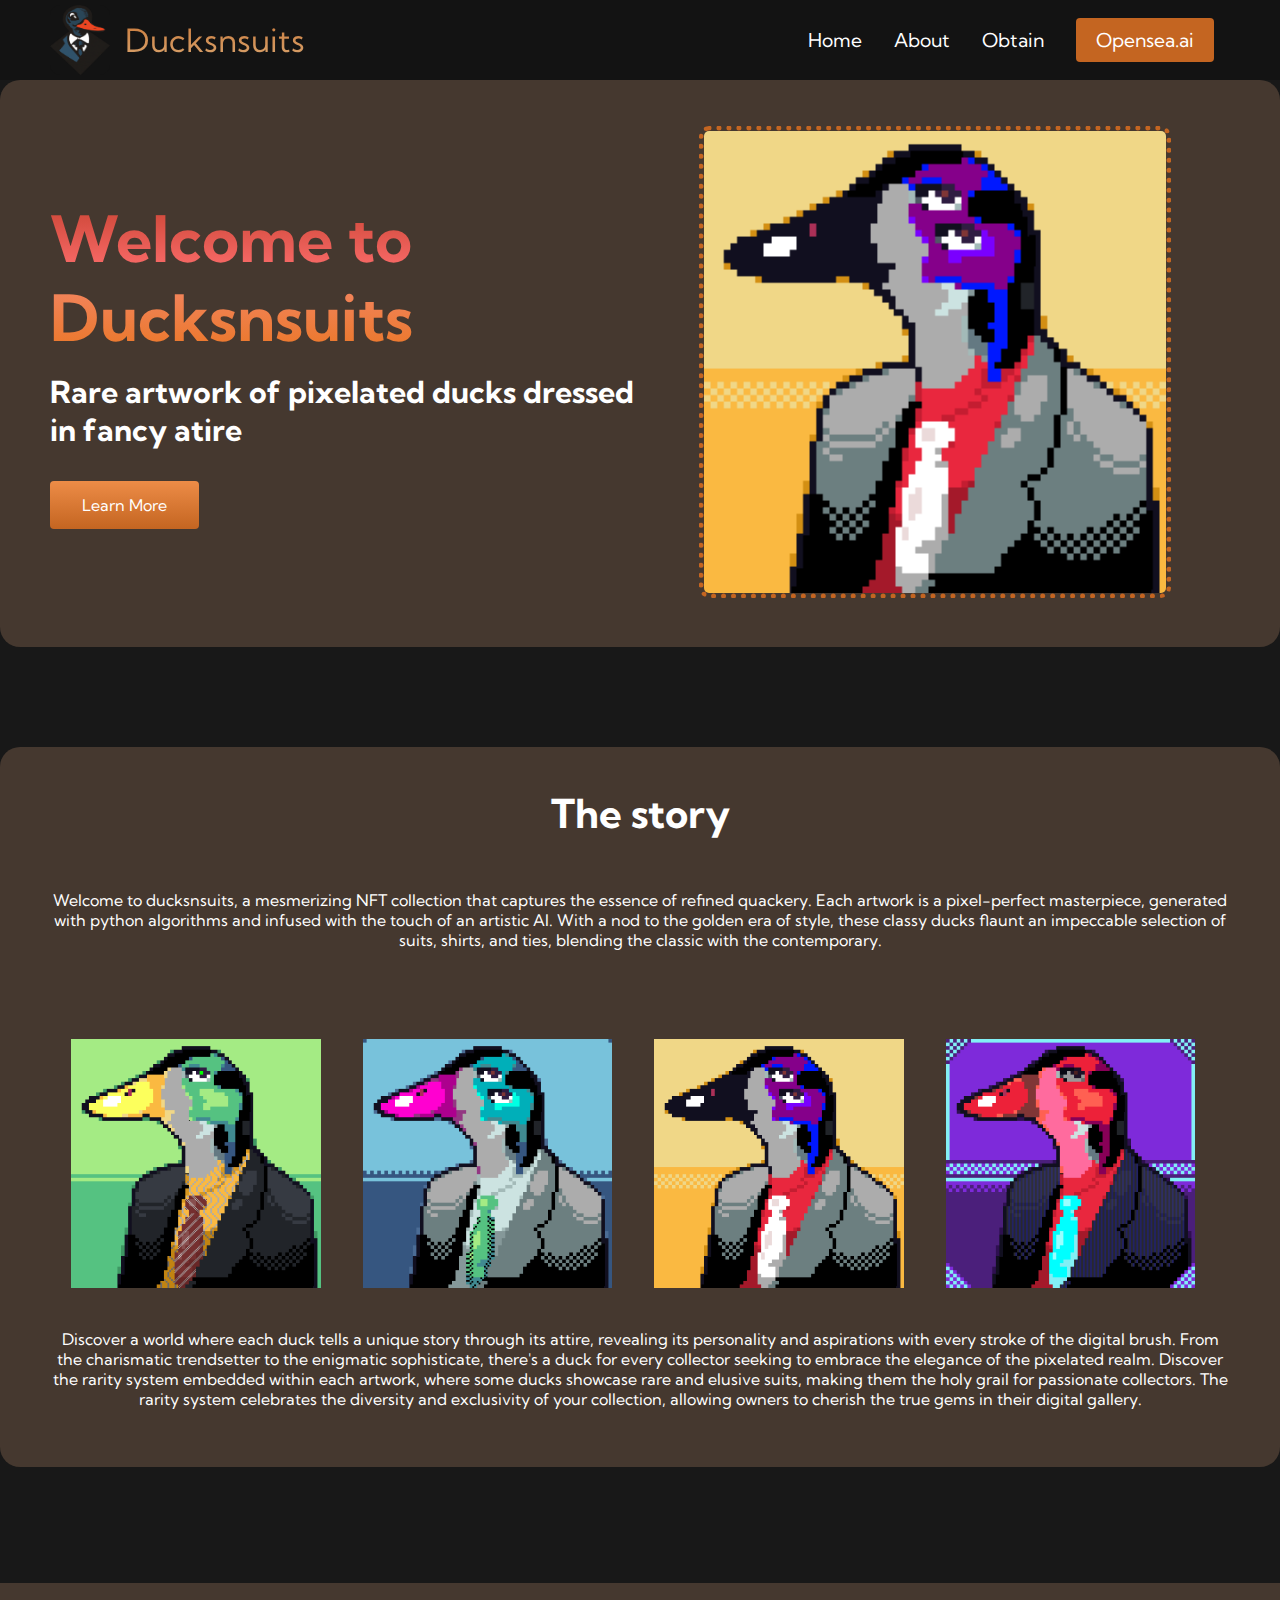
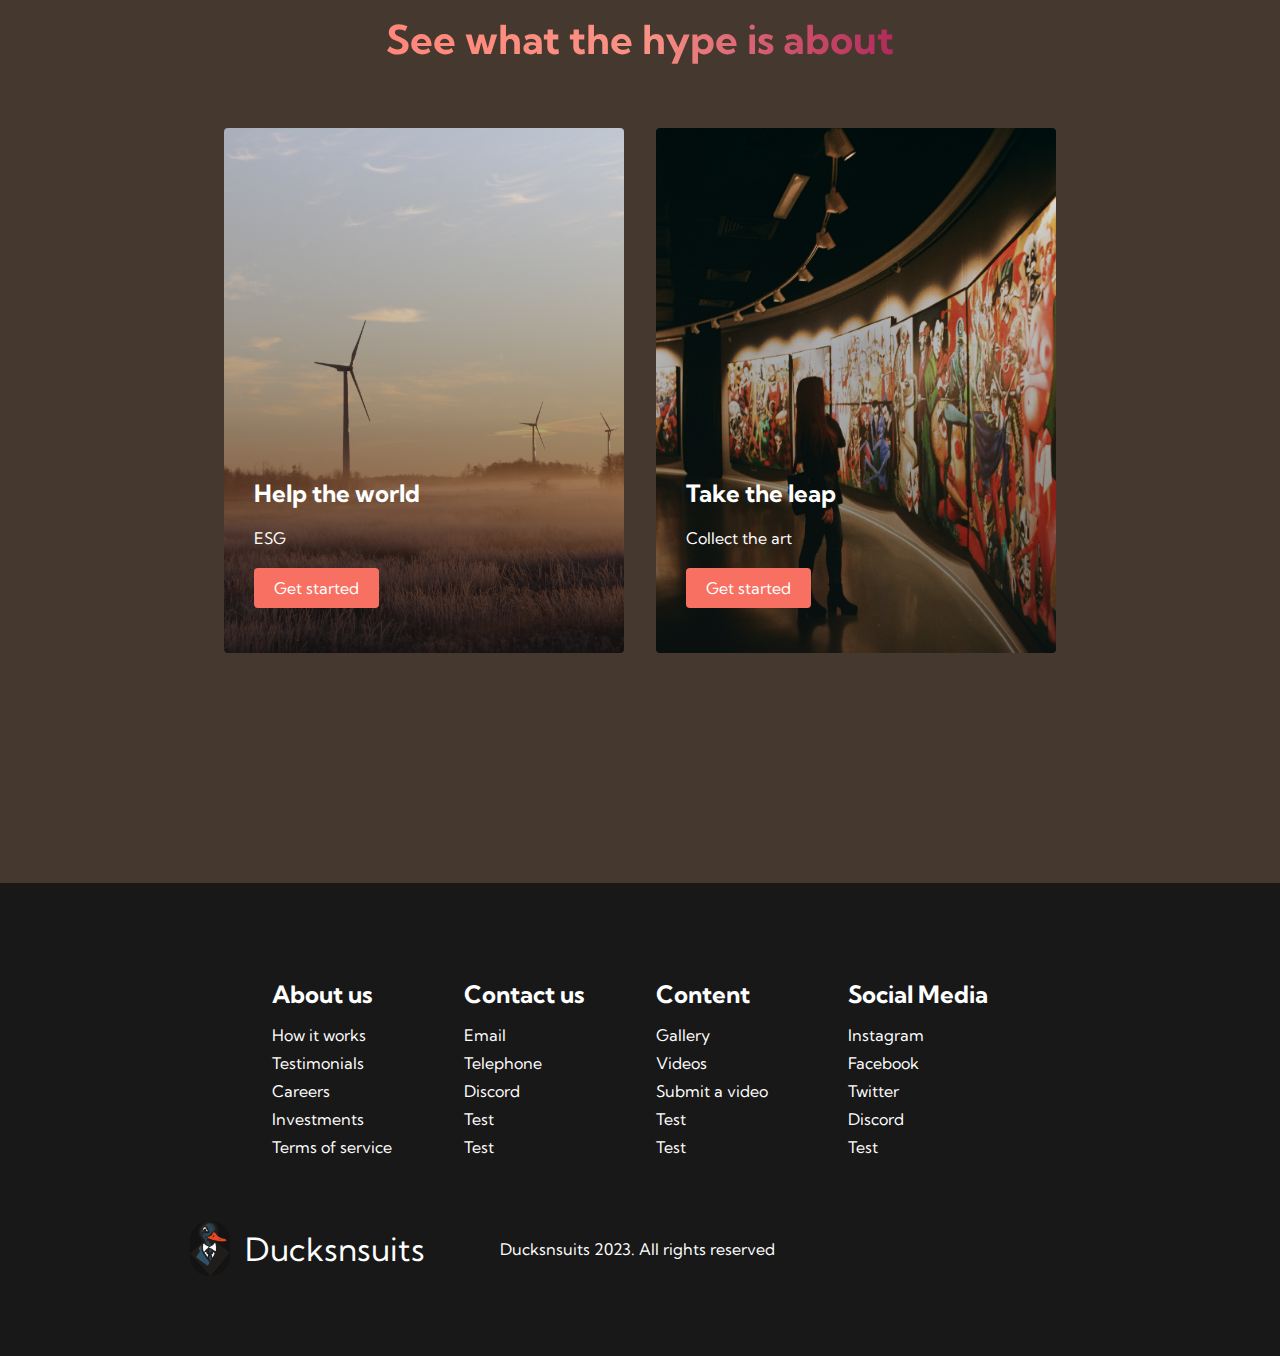
==== index.html @ a3a6890d "Add files via upload" ====
<!DOCTYPE html>

<html lang="en">
<head>
	<meta charset="UTF-8">
	<meta name="viewport" content="width=device-width, initial-scale=1.0">
    <title> Ducksnsuits </title>
    <link rel="stylesheet" href="app.css">
    <script src="Scripts/Aesthetic.js"></script>
    <link rel="Jsheet" href="Scripts/Login.js">
    <link rel="preconnect" href="https://fonts.googleapis.com"> 
    <link rel="preconnect" href="https://fonts.gstatic.com" crossorigin> 
    <link href="https://fonts.googleapis.com/css2?family=Kumbh+Sans:wght@400;500&display=swap" rel="stylesheet">
    <link href="/fontawesome-free-6.4.0-web/css/fontawesome.css" rel="stylesheet">
    <link href="/fontawesome-free-6.4.0-web/css/brands.css" rel="stylesheet">
    <link href="/fontawesome-free-6.4.0-web/css/solid.css" rel="stylesheet">

</head>

<body>
    <nav class = "navbar">
        <div class = "navbar__container">
            <a href="#" id = "navbar__logo"> <img src="Pictures/iconlogo.PNG" alt="Ducksnsuits"> Ducksnsuits </a>
            <div class="navbar__toggle" id="mobile-menu">
                <span class="bar"></span><span class="bar"></span>
                <span class="bar"></span>
            </div>
            <ul class="navbar__menu">
                <li class="navbar__item">
                    <a href="index copy.html" class="navbar__links"> Home </a>
                </li>
                <li class="navbar__item">
                    <a href="/about.html" class="navbar__links"> About </a>
                </li>
                <li class="navbar__item">
                    <a href="/obtain.html" class="navbar__links"> Obtain </a>
                </li>
                <li class="navbar__btn">
                    <a href="/" class="button"> Opensea.ai </a>
                </li>
            </ul>
        </div>
    </nav>

    <script src = "Aesthetic.js"></script>

     <!-- Hero Section -->
	<div class="main">
        <div class="main__container">
            <div class="main__content">
                <!-- Main title -->
	            <h1>Welcome to</h1>
                <!-- Sub-titles -->
	            <h2> Ducksnsuits</h2>
                <p>Rare artwork of pixelated ducks dressed in fancy atire</p>
                <button class="main__btn"><a href="/About.html">Learn More</a></button>
            </div>
            <div class="main__img--container">
                <img class = "Artwork"src="Pictures/duck46 copy.png" alt="Artwork 3"/>
            </div>
        </div>
    </div>

    <!-- Intro Section-->
    <div class="introduction">
        <div class="intro__container">
        <h1>The story</h1>

        <p> Welcome to ducksnsuits, a mesmerizing NFT collection that captures the essence of refined quackery. Each artwork is a pixel-perfect masterpiece, generated with python algorithms and infused with the touch of an artistic AI. With a nod to the golden era of style, these classy ducks flaunt an impeccable selection of suits, shirts, and ties, blending the classic with the contemporary.</p>
        <div class="img__container">
            <img 
            class = "ducks"
            src="Pictures/duck28 copy.png"
            alt="Artwork 1"
            />

		    <img
            class="ducks"
            src="Pictures/duck48 copy.png" 
            alt="Artwork 2"
            />

		    <img
            class = "ducks"
            src="Pictures/duck46 copy.png" 
            alt="Artwork 3"
            />
            <img 
            class="ducks"
            src="Pictures/duck11 copy.png" 
            alt="Artwork 4"
            />
        </div>
         <p>Discover a world where each duck tells a unique story through its attire, revealing its personality and aspirations with every stroke of the digital brush. From the charismatic trendsetter to the enigmatic sophisticate, there's a duck for every collector seeking to embrace the elegance of the pixelated realm. Discover the rarity system embedded within each artwork, where some ducks showcase rare and elusive suits, making them the holy grail for passionate collectors. The rarity system celebrates the diversity and exclusivity of your collection, allowing owners to cherish the true gems in their digital gallery.</p>

        </div>
    </div>

    <!-- Services Section -->
    <div class="services">
        <h1>See what the hype is about</h1>
        <div class="services__container">
            <div class="services__card">
                <h2>Help the world</h2>
                <p>ESG</p>
                <button>Get started</button>
            </div>
            <div class="services__card">
                <h2>Take the leap</h2>
                <p>Collect the art</p>
                <button>Get started</button>
            </div>
        </div>
    </div>

    <!-- Footer Section -->
    <div class="footer__container">
        <div class="footer__links">
            <div class="footer__link--wrapper">
                <div class="footer__link--items">
                    <h2>About us</h2>
                    <a href="/">How it works</a>
                    <a href="/">Testimonials</a>
                    <a href="/">Careers</a>
                    <a href="/">Investments</a>
                    <a href="/">Terms of service</a>
                </div>
                <div class="footer__link--items">
                    <h2>Contact us</h2>
                    <a href="/">Email</a>
                    <a href="/">Telephone</a>
                    <a href="/">Discord</a>
                    <a href="/">Test</a>
                    <a href="/">Test</a>
                </div>
            </div>
            <div class="footer__link--wrapper">
                <div class="footer__link--items">
                    <h2>Content</h2>
                    <a href="/">Gallery</a>
                    <a href="/">Videos</a>
                    <a href="/">Submit a video</a>
                    <a href="/">Test</a>
                    <a href="/">Test</a>
                </div>
                <div class="footer__link--items">
                    <h2>Social Media</h2>
                    <a href="/">Instagram</a>
                    <a href="/">Facebook</a>
                    <a href="/">Twitter</a>
                    <a href="/">Discord</a>
                    <a href="/">Test</a>
                </div>
            </div>
        </div>
        <div class="social__media">
            <div class="social__media--wrap">
                <div class="footer__logo">
                    <a href="/"  id="footer__logo"><img src="Pictures/iconlogo.PNG" alt="Ducksnsuits">Ducksnsuits</a>
                </div>
                <p class="website__rights">Ducksnsuits 2023. All rights reserved</p>
                <div class="social__icons">
                    <a href="/" class="social__icon--link" target ="_blank">
                        <i class="fab fa-instagram"></i>
                    </a>
                    <a href="/" class="social__icon--link" target ="_blank">
                        <i class="fab fa-facebook"></i>
                    </a>
                    <a href="/" class="social__icon--link" target ="_blank">
                        <i class="fab fa-twitter"></i>
                    </a>
                    <a href="/" class="social__icon--link" target ="_blank">
                        <i class="fab fa-discord"></i>
                    </a>
                </div>
            </div>
        </div>
    </div>


	
    
</body>



</html>
---- app.css ----
* {
  box-sizing: border-box;
  margin: 0;
  padding: 0;
  font-family:'Kumbh Sans', sans-serif;
}

.navbar{
  background: #131313;
  height: 80px;
  display: flex;
  justify-content: center;
  align-items: center;
  font-size: 1.2rem;
  position: sticky;
  top: 0;
  z-index: 999;
}

.navbar__container{
  display: flex;
  justify-content: space-between;
  height: 80px;
  z-index: 1;
  width: 100%;
  max-width: 1300px;
  margin: 0 auto;
  padding: 0 50px;
}

#navbar__logo{
  background-color: #c46521;
  background-image: linear-gradient(to top, burlywood 0%, #c46521 100%);
  background-size: 100%;
  -webkit-background-clip: text;
  -moz-background-clip: text;
  -webkit-text-fill-color: transparent;
  -moz-text-fill-colour: transparent;
  display: flex;
  align-items: center;
  cursor: pointer;
  text-decoration: none;
  font-size: 2rem;
  
}

#navbar__logo img{
  float: left;
  width: 60px;
  height: 70px;
  background: #131313;
  margin-right: 15px;
  border-radius: 10px;
  border-color: #c5aa96;
}


.fa-gem{
  margin-right: 0.5rem;
}

.navbar__menu {
  display: flex;
  align-items: center;
  list-style: none;
  text-align: center;
}

.navbar__item{
  height: 80px;
}

.navbar__links{
  color: #fff;
  display: flex;
  align-items: center;
  justify-content: center;
  text-decoration: none;
  padding: 0 1rem;
  height: 100%;
}

.navbar__btn {
  display: flex;
  justify-content: center;
  align-items: center;
  padding: 0 1rem;
  width: 100%;
}

.button{
  display: flex;
  justify-content: center;
  align-items: center;
  text-decoration: none;
  padding: 10px 20px;
  height: 100%;
  width: 100%;
  border: none;
  outline: none;
  border-radius: 4px;
  background:#c46521;
  color: #fff;
}

.button:hover {
  background: #4837ff;
  transition: all 0.4s ease;
}

.navbar__links:hover {
  color: #c46521;
  transition: all 0.3s ease;
}



@media screen and (max-width: 960px) {
  .navbar__container {
    display: flex;
    justify-content: space-between;
    height: 80px;
    z-index: 1;
    width: 100%;
    max-width: 1300px;
    padding: 0;
  }

  .navbar__menu{
    display: grid;
    grid-template-columns: auto;
    margin: 0;
    width: 100%;
    position: absolute; 
    top: -1000px;
    opacity: 0;
    transition: all 0.7s ease;
    height: 50vh;
    z-index: -1;
    background: #131313;
  }

  .navbar__menu.active {
    background: #131313;
    top: 100%;
    opacity: 1;
    transition: all 0.5s ease;
    z-index: 99;
    height: 50vh;
    font-size: 1.6rem;
  }

  #navbar__logo {
    padding-left: 25px;
  }

  .navbar__toggle .bar {
    width: 25px;
    height: 3px;
    margin: 5px auto;
    transition: all 0.3s ease-in-out;
    background: #fff;
  }

  .navbar__item{
    width: 100%;
  }

  .navbar__links{
    text-align: center;
    padding: 2rem;
    width: 100%;
    display: table;
  }

  #mobile-menu{
    position: absolute;
    top: 20%;
    right: 5%;
    transform: translate(5%, 20%);
  }

  .navbar__btn{
    padding-bottom: 2rem;
  }

  .button{
    display: flex;
    justify-content: center;
    align-items: center;
    width: 80%;
    height: 80px;
    margin: 0;
  }

  .navbar__toggle .bar{
    display: block;
    cursor: pointer;
  }

  #mobile-menu.is-active .bar:nth-child(2){
    opacity: 0;
  }

  #mobile-menu.is-active .bar:nth-child(1){
    transform: translateY(8px) rotate(45deg);
  }

  #mobile-menu.is-active .bar:nth-child(3){
    transform: translateY(-8px) rotate(-45deg);
  }

}

/* Hero Section */
.main {
  background-color: #181818;
  height: 67vh;
}

.main__container{
  display: grid;
  grid-template-columns: 1fr 1fr;
  align-items: center;
  justify-self: center;
  margin: 0 auto;
  height: 63vh;
  background-color: #45382f;
  z-index: 1;
  width: 100%;
  max-width: 1300px;
  padding: 0 50px;
  border-radius: 20px;
}

.main__content h1{
  font-size: 4rem;
  background-color: #c46521;
  background-image: linear-gradient(to top, #ff6f6f 0%, #c84332 100%);
  background-size: 100%;
  -webkit-background-clip: text;
  -moz-background-clip: text;
  -webkit-text-fill-color: transparent;
  -moz-text-fill-colour:transparent;
}

.main__content h2{
  font-size: 4rem;
  background-color: #c46521;
  background-image: linear-gradient(to top,  #ea7624 0%, #f38665 100%);
  background-size: 100%;
  -webkit-background-clip: text;
  -moz-background-clip: text;
  -webkit-text-fill-color: transparent;
  -moz-text-fill-colour:transparent;
}

.main__content p{
  margin-top: 1rem;
  font-size: 1.9rem;
  font-weight: 700;
  color: #fff;
}

.main__btn{
  font-size: 1rem;
  background-image: linear-gradient(to top, #c46521 0%, #ed8c47 100% );
  padding: 14px 32px;
  border: none;
  border-radius: 4px;
  color: #fff;
  margin-top: 2rem;
  cursor: pointer;
  position: relative;
  transition: all 0.35s;
  outline: none;
}

.main__btn a{
  position: relative;
  z-index: 2;
  color: #fff;
  text-decoration: none;
}

.main__btn:after{
  position: absolute;
  content: '';
  top: 0;
  left: 0;
  width: 0;
  height: 100%;
  background: #efa3a3;
  transition: all 0.35s;
  border-radius: 4px;
}

.main__btn:hover{
  color: #c46521;
}

.main__btn:hover:after{
  width: 100%;
}

.main__img--container{
  text-align: center;
}

.Artwork{
  height: 80%;
  width: 80%;
  border-radius: 10px;
  border-style:dotted;
  border-width: 5px;
  border-color:  #c46521;
  
}

/* Mobile Responsive */
@media screen and (max-width: 768px){
  .main{
    height: 100vh;
  }
  
  .main__container{
    display: grid;
    grid-template-columns: auto;
    align-items: center;
    justify-self: center;
    width: 100%;
    margin: 0 auto;
    height: 90vh;
  }

  .main__content{
    text-align: center;
    margin-bottom:2rem;
  }

  .main__content h1{
    font-size: 2.5rem;
    margin-top: 2rem;
  }

  .main__content h2{
    font-size: 3rem;
  }

  .main__content p{
    margin-top: 1rem;
    font-size: 1.5rem;
  }

  .main__img--container{
    text-align: center;
  }

  .Artwork{
    margin-bottom: 1rem;
    height: 60%;
    width: 60%;
  }
}

@media screen and (max-width: 480px) {
  .main__container{
    display: grid;
    grid-template-columns: auto;
    align-items: center;
    justify-self: center;
    width: 100%;
    margin: 0 auto;
  }
  
  .main__content h1{
    font-size: 2rem;
    margin-top: 3rem;
  }

  .main__content h2{
    font-size: 2rem;
  }

  .main__content p{
    margin-top: 2rem;
    font-size: 1.5rem;
  }

  .main__btn{
    padding: 12px 36px;
    margin: 2.5rem 0;
  }


  .main__img--container{
    text-align: center;
  

  }

  .Artwork{
    margin-top: 1rem;
  }
  
}

/* Introduction */
.introduction{
  background-color: #181818;
  display: flex;
  flex-direction: column;
  align-items: center;
  height: 100vh;
}

.intro__container{
  display: grid;
  grid-template-columns: 1fr;
  align-items: center;
  justify-self: center;
  margin: 0 auto;
  height:  80vh;
  background-color: #45382f;
  z-index: 1;
  width: 100%;
  max-width: 1300px;
  padding: 0 50px;
  border-radius: 20px;
  margin-top: 4rem;

}

.introduction h1{
  color: #fff;
  font-size: 2.5rem;
  text-align: center;
  justify-self:center;
  margin-top: 2rem;
  margin-bottom: 2rem;
  
}

.introduction p {
  text-align: center;
  margin-bottom: 3rem;
  color: #fff;
  display: flex;
  

}

.ducks{
  float: left;
  margin: 1rem;
  height: 22%;
  width: 22%;
  border-radius: 4px;
  position:relative;
  padding: 5px;
 
}

.img__container::after{
  content: "";
  clear: both;
  display: table;
}
/* Mobile Responsive  */
@media screen and (max-width: 1170px){
  .introduction{
    height: 120vh;
  }

  .intro__container{
    display: grid;
    grid-template-rows: auto;
    align-items: center;
    justify-self: center;
    width: 100%;
    margin: 0 auto;
    height: 100vh;
    margin-top: 2rem;
    margin-bottom: 2rem;
  }

  .introduction h1{
    font-size: 2.5rem;
    margin-top: 2rem;
  }

  .introduction p{
    font-size: 1rem;
    margin-top: 0rem;
    text-align: center;
    margin-bottom: 0rem;
    
  }


  .img__container{
    text-align: center;
    position: center;
  }

  .ducks{
    margin-top: 0.5rem;
    height: 22%;
    width: 22%;
    justify-self: center;
  }
}

/* Services Section CSS*/
.services{
  background-color: #45382f;
  display: flex;
  flex-direction: column;
  align-items: center;
  height: 900px;
}

.services h1{
  background-color: #c46521;
  background-image: linear-gradient(
    to  right,
    #ff8177 0%,
    #ff867a 0%,
    #ff8c7f 21%,
    #f99185 52%,
    #cf556c 78%,
    #b12a5b 100%
  );
  background-size: 100%;
  margin-top: 2rem;
  margin-bottom: 3rem;
  font-size: 2.5rem;
  -webkit-background-clip: text;
  -moz-background-clip: text;
  -webkit-text-fill-color: transparent;
  -moz-text-fill-colour:transparent;
}

.services__container{
  display: flex;
  justify-content: center;
  flex-wrap: wrap;
}

.services__card{
  margin: 1rem;
  height: 525px;
  width: 400px;
  border-radius: 4px;
  background-image: linear-gradient(
    to bottom, rgba(0,0,0,0) 0%,
     rgba(17,17,17,0.6) 100%
     ),
    url(/Pictures/pic1.jpg);
  background-size: cover;
  position: relative;
  color: #fff;
}

.services__card:nth-child(2) {
  background-image: linear-gradient(
    to bottom, rgba(0,0,0,0) 0%,
     rgba(17,17,17,0.6) 100%
     ),
    url(/Pictures/pic2.jpg);
}

.services h2 {
  position: absolute;
  top: 350px;
  left: 30px;
}

.services__card p {
  position: absolute;
  top: 400px;
  left: 30px;
}

.services__card button {
  color: #fff;
  padding: 10px 20px;
  border: none;
  outline: none;
  border-radius: 4px;
  background: #f77062;
  position: absolute;
  top: 440px;
  left: 30px;
  font-size: 1rem;
  cursor: pointer;
}

.services__card:hover {
  transform: scale(1.075);
  transition: 0.3s ease-in;
  cursor: pointer;
}

@media screen and (max-width: 960px) {
  .services{
    height: 1200px;
  }

  .services h1 {
    font-size: 2rem;
    margin-top:6rem;
  }
  
}

@media screen and (max-width: 480px) {
  .services{
    height: 1400px;
  }

  .services h1{
    font-size: 1.2rem;
  }

  .services__card {
    width: 300px
  }
  
}

/* Footer CSS */
.footer__container{
  background-color: #181818;
  padding: 5rem 0;
  display: flex;
  flex-direction: column;
  justify-content: center;
  align-items: center;
}

#footer__logo img{
  float: left;
  display: flex;
  align-items: center;
  width: 40px;
  height: 55px;
  background: #131313;
  margin-right: 15px;
  border-radius: 50px;
  border-color: #c5aa96;
  cursor: pointer;
  text-decoration: none;
  font-size: 2rem;
}

.footer__logo a {
  display: flex;
  align-items: center;
  cursor: pointer;
  text-decoration: none;
  font-size: 2rem;
  color: #fff;
}

.footer__links{
  width: 100%;
  max-width: 1000px;
  display: flex;
  justify-content: center;
}

.footer__link--wrapper {
  display: flex;
}

.footer__link--items{
  display: flex;
  flex-direction: column;
  align-items: flex-start;
  margin: 16px;
  text-align: left;
  width: 160px;
  box-sizing: border-box;
}

.footer__link--items h2 {
  margin-bottom: 16px;
}

.footer__link--items > h2  {
  color: #fff;
}

.footer__link--items a {
  color: #fff;
  text-decoration: none;
  margin-bottom: 0.5rem;
}

.footer__lnk--items a:hover {
  color: #e9e9e9;
  transition: 0.3s ease-out;
}

/* Social Icons */
.social__icon--link{
  color: #fff;
  font-size: 24px;
}

.social__media {
  max-width: 1000px;
  width: 100%;
}

.social__media--wrap {
  display: flex;
  justify-content: space-between;
  align-items: center;
  width: 90%;
  max-width: 1000px;
  margin: 40px auto 0 auto;
}

.social__icons {
  display: flex;
  justify-content: space-between;
  align-items: center;
  width: 240px;
}

.social__logo {
  color: #fff;
  justify-content: flex-start;
  margin-left: 20px;
  cursor: pointer;
  text-decoration: none;
  font-size: 2rem;
  display: flex;
  align-items: center;
  margin-bottom: 16px;
}

.website__rights {
  color: #fff;
}

@media screen and (max-width: 820px ) {
  .footer__links{
    padding-top: 2rem;
  }

  #footer__logo {
    margin-bottom: 2rem;
  }
  
  .website__rights {
    margin-bottom: 2rem;
  }

  .footer__link--wrapper{
    flex-direction: column;
  }

  .social__media--wrap {
    flex-direction: column;
  }
}

@media screen and (max-width: 480px) {
  .footer__link--items {
    margin: 0;
    padding: 10px;
    width: 100%;
  }
  
}
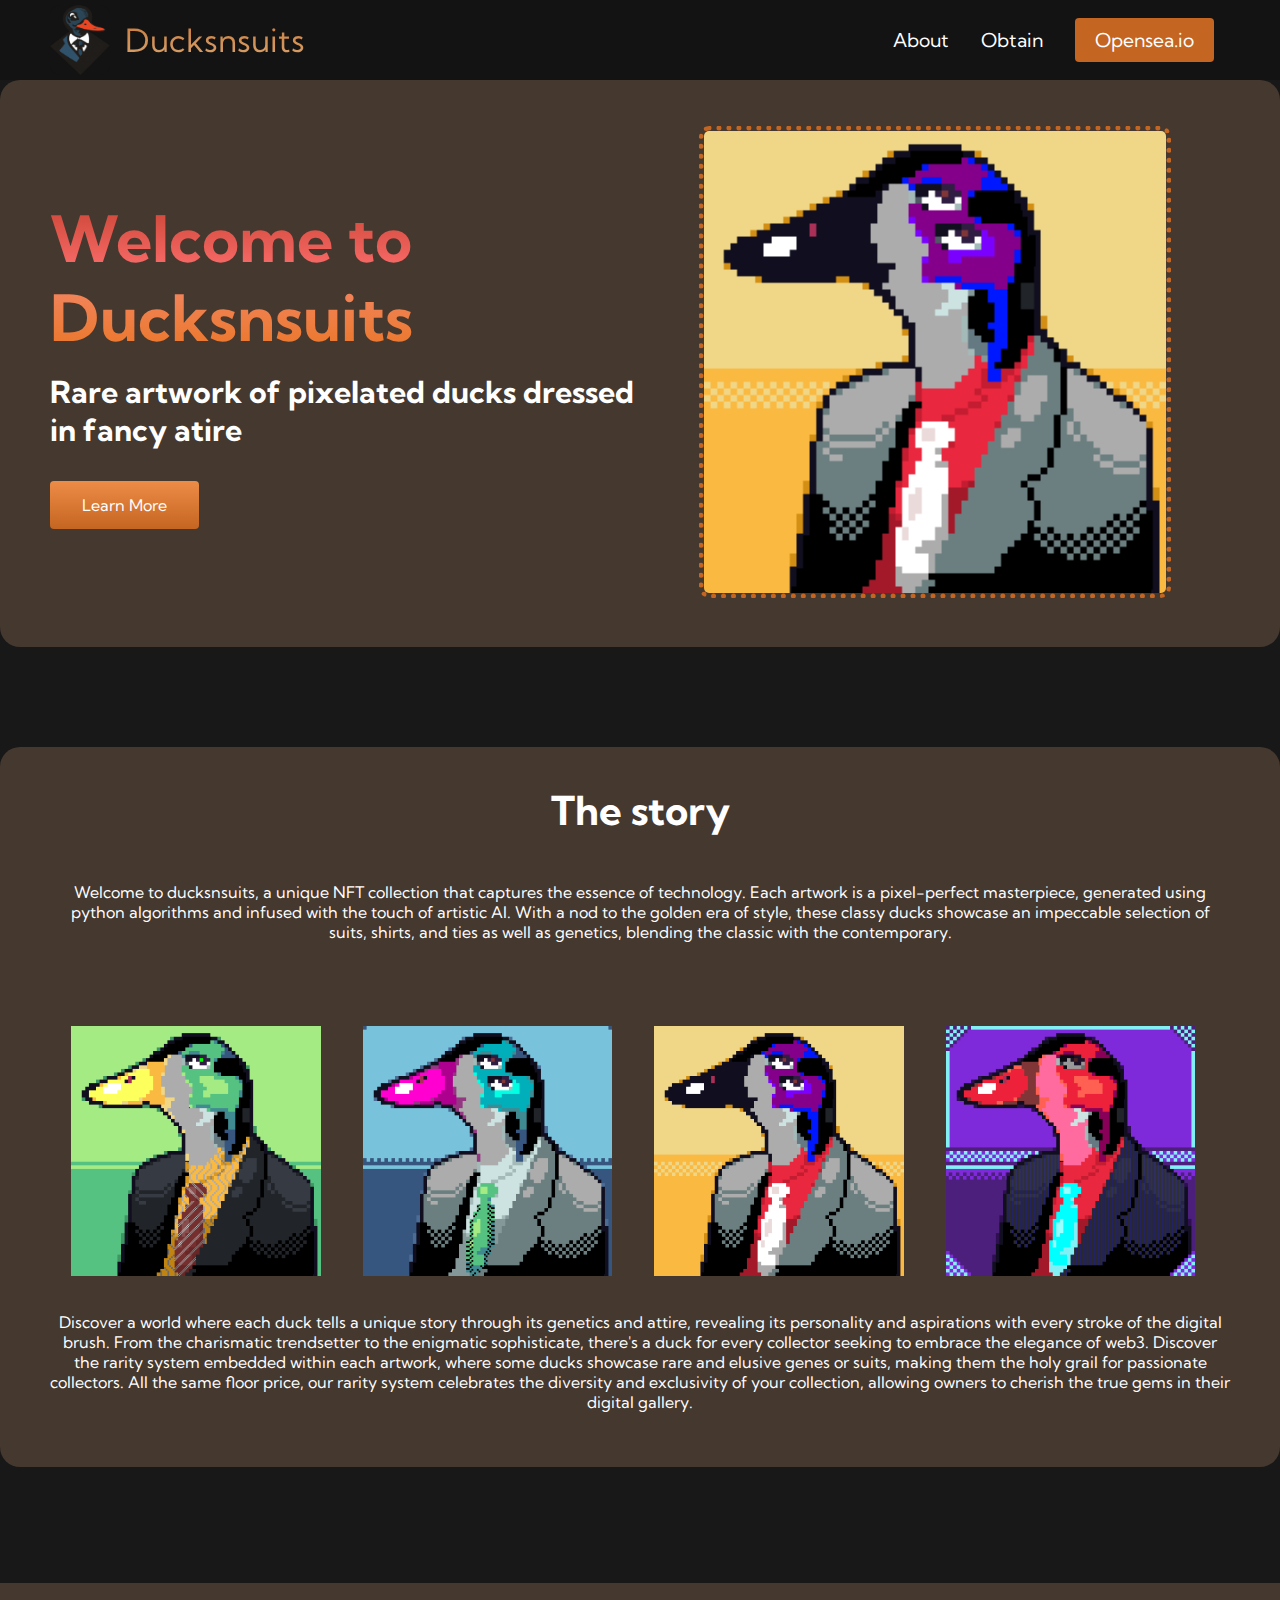
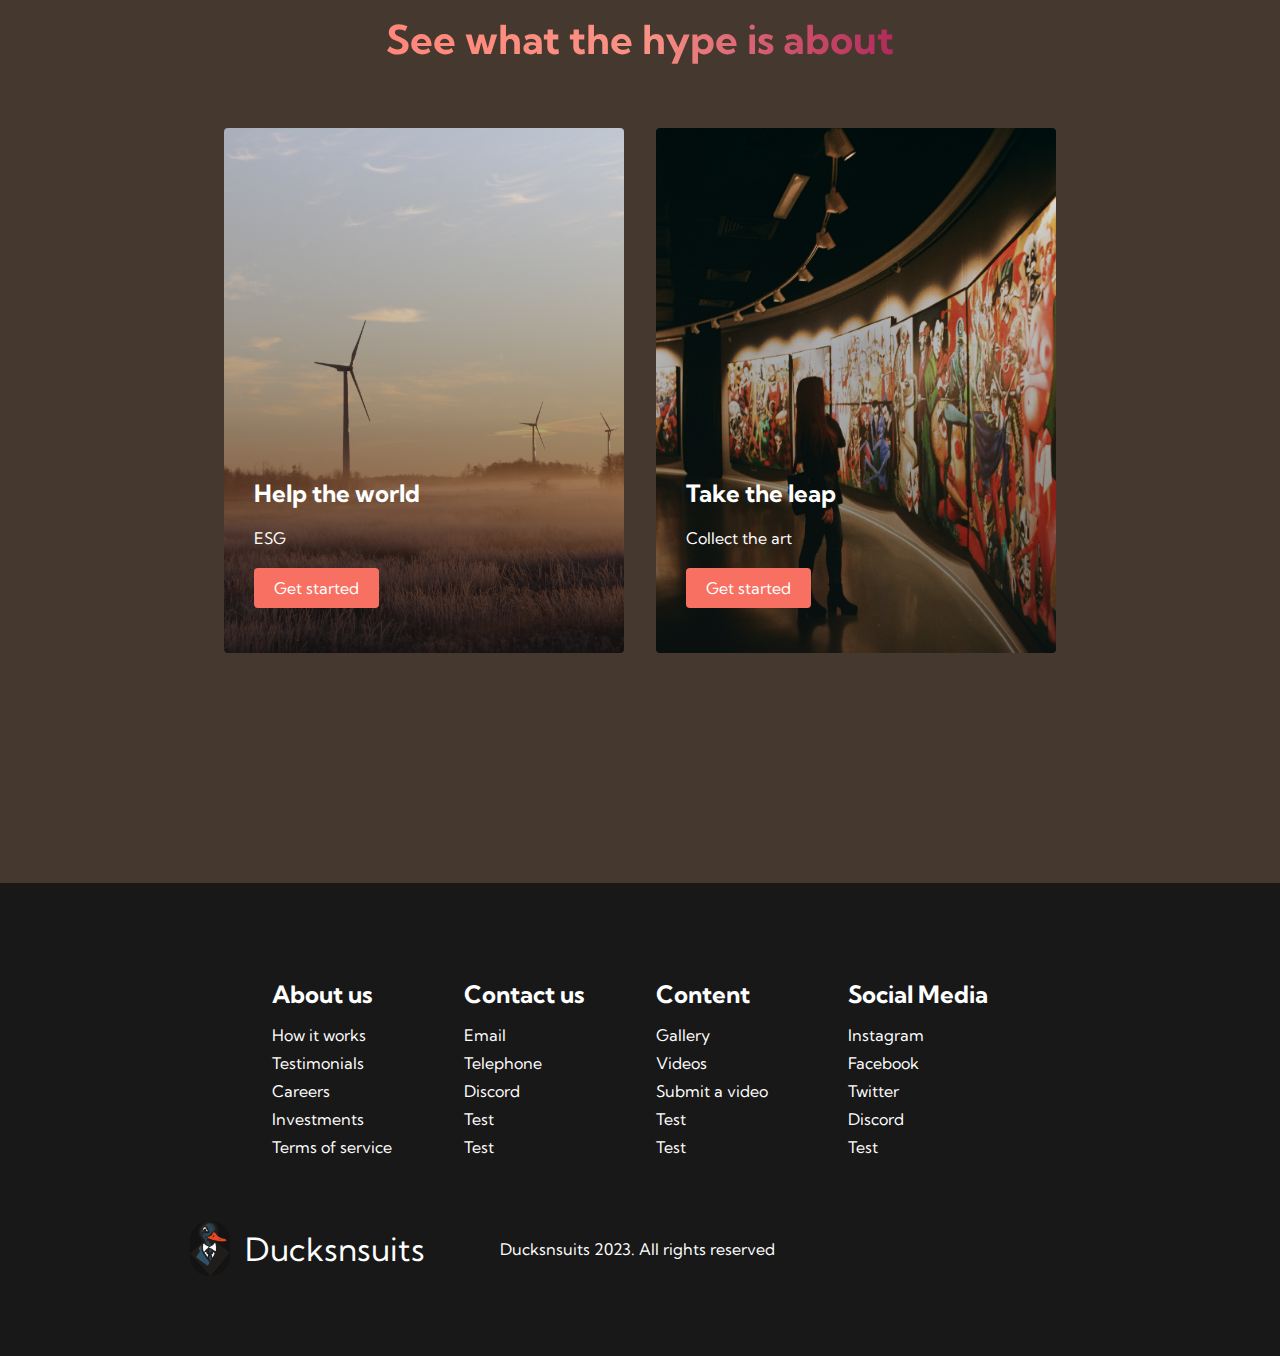
==== commit f49ff030: "Update index.html" ====
--- a/index.html
+++ b/index.html
@@ -20,23 +20,23 @@
 <body>
     <nav class = "navbar">
         <div class = "navbar__container">
-            <a href="#" id = "navbar__logo"> <img src="Pictures/iconlogo.PNG" alt="Ducksnsuits"> Ducksnsuits </a>
+            <a href="/index.html" id = "navbar__logo"> <img src="Pictures/iconlogo.PNG" alt="Ducksnsuits"> Ducksnsuits </a>
             <div class="navbar__toggle" id="mobile-menu">
                 <span class="bar"></span><span class="bar"></span>
                 <span class="bar"></span>
             </div>
             <ul class="navbar__menu">
+                <!--<li class="navbar__item">
+                    <a href="/index.html" class="navbar__links"> Home </a>
+                </li> -->
                 <li class="navbar__item">
-                    <a href="index copy.html" class="navbar__links"> Home </a>
-                </li>
-                <li class="navbar__item">
-                    <a href="/about.html" class="navbar__links"> About </a>
+                    <a href="/About.html" class="navbar__links"> About </a>
                 </li>
                 <li class="navbar__item">
                     <a href="/obtain.html" class="navbar__links"> Obtain </a>
                 </li>
                 <li class="navbar__btn">
-                    <a href="/" class="button"> Opensea.ai </a>
+                    <a href="https://opensea.io/collection/ducksnsuits" class="button"> Opensea.io </a>
                 </li>
             </ul>
         </div>
@@ -66,7 +66,7 @@
         <div class="intro__container">
         <h1>The story</h1>
 
-        <p> Welcome to ducksnsuits, a mesmerizing NFT collection that captures the essence of refined quackery. Each artwork is a pixel-perfect masterpiece, generated with python algorithms and infused with the touch of an artistic AI. With a nod to the golden era of style, these classy ducks flaunt an impeccable selection of suits, shirts, and ties, blending the classic with the contemporary.</p>
+        <p> Welcome to ducksnsuits, a unique NFT collection that captures the essence of technology. Each artwork is a pixel-perfect masterpiece, generated using python algorithms and infused with the touch of artistic AI. With a nod to the golden era of style, these classy ducks showcase an impeccable selection of suits, shirts, and ties as well as genetics, blending the classic with the contemporary.</p>
         <div class="img__container">
             <img 
             class = "ducks"
@@ -91,7 +91,7 @@
             alt="Artwork 4"
             />
         </div>
-         <p>Discover a world where each duck tells a unique story through its attire, revealing its personality and aspirations with every stroke of the digital brush. From the charismatic trendsetter to the enigmatic sophisticate, there's a duck for every collector seeking to embrace the elegance of the pixelated realm. Discover the rarity system embedded within each artwork, where some ducks showcase rare and elusive suits, making them the holy grail for passionate collectors. The rarity system celebrates the diversity and exclusivity of your collection, allowing owners to cherish the true gems in their digital gallery.</p>
+         <p>Discover a world where each duck tells a unique story through its genetics and attire, revealing its personality and aspirations with every stroke of the digital brush. From the charismatic trendsetter to the enigmatic sophisticate, there's a duck for every collector seeking to embrace the elegance of web3. Discover the rarity system embedded within each artwork, where some ducks showcase rare and elusive genes or suits, making them the holy grail for passionate collectors. All the same floor price, our rarity system celebrates the diversity and exclusivity of your collection, allowing owners to cherish the true gems in their digital gallery.</p>
 
         </div>
     </div>
@@ -185,9 +185,5 @@
 
 
 </html>
-
-
-   
-        
   
-  +  
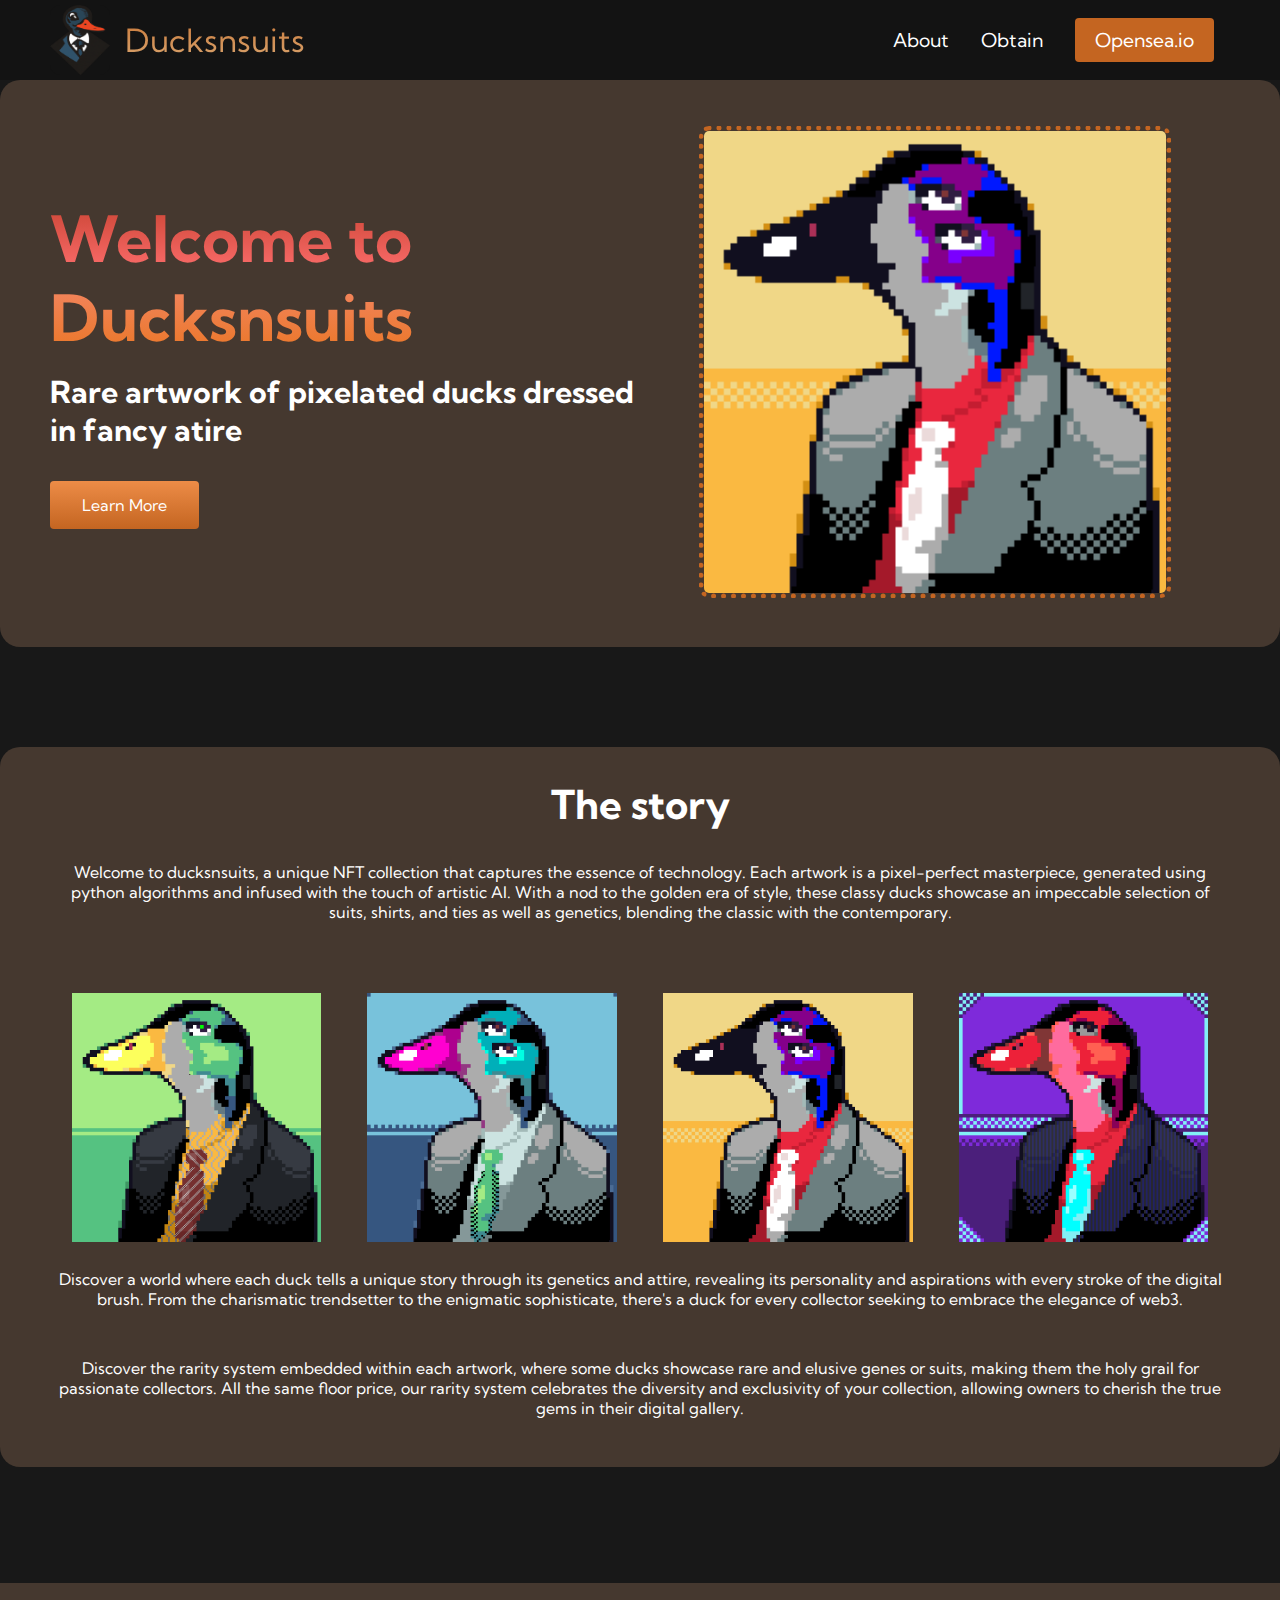
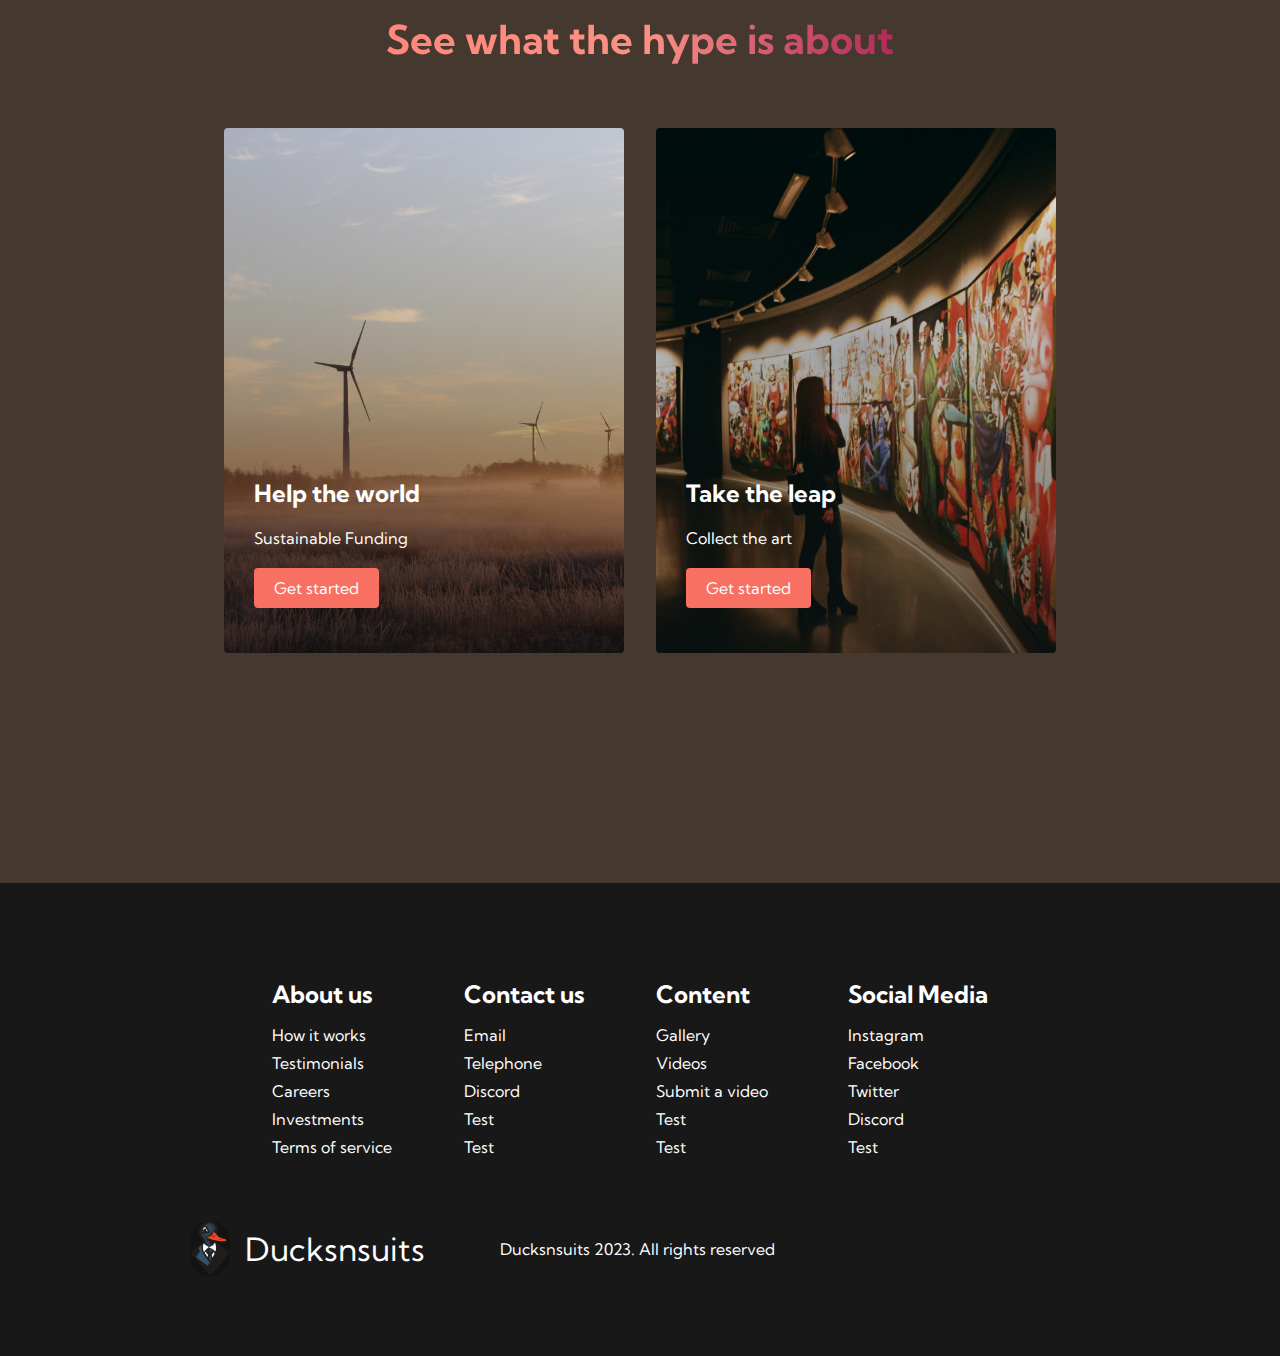
==== commit 54b3d483: "Update index.html" ====
--- a/index.html
+++ b/index.html
@@ -65,7 +65,6 @@
     <div class="introduction">
         <div class="intro__container">
         <h1>The story</h1>
-
         <p> Welcome to ducksnsuits, a unique NFT collection that captures the essence of technology. Each artwork is a pixel-perfect masterpiece, generated using python algorithms and infused with the touch of artistic AI. With a nod to the golden era of style, these classy ducks showcase an impeccable selection of suits, shirts, and ties as well as genetics, blending the classic with the contemporary.</p>
         <div class="img__container">
             <img 
@@ -91,8 +90,10 @@
             alt="Artwork 4"
             />
         </div>
-         <p>Discover a world where each duck tells a unique story through its genetics and attire, revealing its personality and aspirations with every stroke of the digital brush. From the charismatic trendsetter to the enigmatic sophisticate, there's a duck for every collector seeking to embrace the elegance of web3. Discover the rarity system embedded within each artwork, where some ducks showcase rare and elusive genes or suits, making them the holy grail for passionate collectors. All the same floor price, our rarity system celebrates the diversity and exclusivity of your collection, allowing owners to cherish the true gems in their digital gallery.</p>
+     
+        <p>Discover a world where each duck tells a unique story through its genetics and attire, revealing its personality and aspirations with every stroke of the digital brush. From the charismatic trendsetter to the enigmatic sophisticate, there's a duck for every collector seeking to embrace the elegance of web3. </p>
 
+        <p>Discover the rarity system embedded within each artwork, where some ducks showcase rare and elusive genes or suits, making them the holy grail for passionate collectors. All the same floor price, our rarity system celebrates the diversity and exclusivity of your collection, allowing owners to cherish the true gems in their digital gallery.</p>
         </div>
     </div>
 
@@ -102,7 +103,7 @@
         <div class="services__container">
             <div class="services__card">
                 <h2>Help the world</h2>
-                <p>ESG</p>
+                <p>Sustainable Funding</p>
                 <button>Get started</button>
             </div>
             <div class="services__card">
@@ -179,11 +180,8 @@
 
 
 	
-    
 </body>
 
 
 
 </html>
-  
-  
--- a/app.css
+++ b/app.css
@@ -146,7 +146,7 @@
     opacity: 1;
     transition: all 0.5s ease;
     z-index: 99;
-    height: 50vh;
+    height: 90vh;
     font-size: 1.6rem;
   }
 
@@ -168,7 +168,7 @@
 
   .navbar__links{
     text-align: center;
-    padding: 2rem;
+    padding: 1rem;
     width: 100%;
     display: table;
   }
@@ -330,12 +330,12 @@
     justify-self: center;
     width: 100%;
     margin: 0 auto;
-    height: 90vh;
+    height: 80vh;
   }
 
   .main__content{
     text-align: center;
-    margin-bottom:2rem;
+    margin-bottom:1rem;
   }
 
   .main__content h1{
@@ -357,7 +357,7 @@
   }
 
   .Artwork{
-    margin-bottom: 1rem;
+    margin-bottom: 2rem;
     height: 60%;
     width: 60%;
   }
@@ -451,7 +451,8 @@
 }
 
 .ducks{
-  float: left;
+  display: flexbox;
+  flex-wrap: wrap;
   margin: 1rem;
   height: 22%;
   width: 22%;
@@ -461,13 +462,18 @@
  
 }
 
-.img__container::after{
-  content: "";
-  clear: both;
-  display: table;
-}
+.img__container{
+  text-align: center;
+}
+
+
+
+
+
+
+
 /* Mobile Responsive  */
-@media screen and (max-width: 1170px){
+@media screen and (max-width: 1195px){
   .introduction{
     height: 120vh;
   }
@@ -478,8 +484,7 @@
     align-items: center;
     justify-self: center;
     width: 100%;
-    margin: 0 auto;
-    height: 100vh;
+    height: 95vh;
     margin-top: 2rem;
     margin-bottom: 2rem;
   }
@@ -499,16 +504,21 @@
 
 
   .img__container{
-    text-align: center;
-    position: center;
-  }
+    align-items: center;
+  
+  }
+
+
 
   .ducks{
-    margin-top: 0.5rem;
-    height: 22%;
-    width: 22%;
-    justify-self: center;
-  }
+    margin-top: 1rem;
+    height: 25%;
+    width: 25%;
+    display: flexbox;
+    flex-wrap: wrap;
+
+  }
+
 }
 
 /* Services Section CSS*/
@@ -604,7 +614,7 @@
 
 @media screen and (max-width: 960px) {
   .services{
-    height: 1200px;
+    height: 1400px;
   }
 
   .services h1 {
@@ -620,7 +630,7 @@
   }
 
   .services h1{
-    font-size: 1.2rem;
+    font-size: 1rem;
   }
 
   .services__card {
@@ -776,4 +786,3 @@
   }
   
 }
-
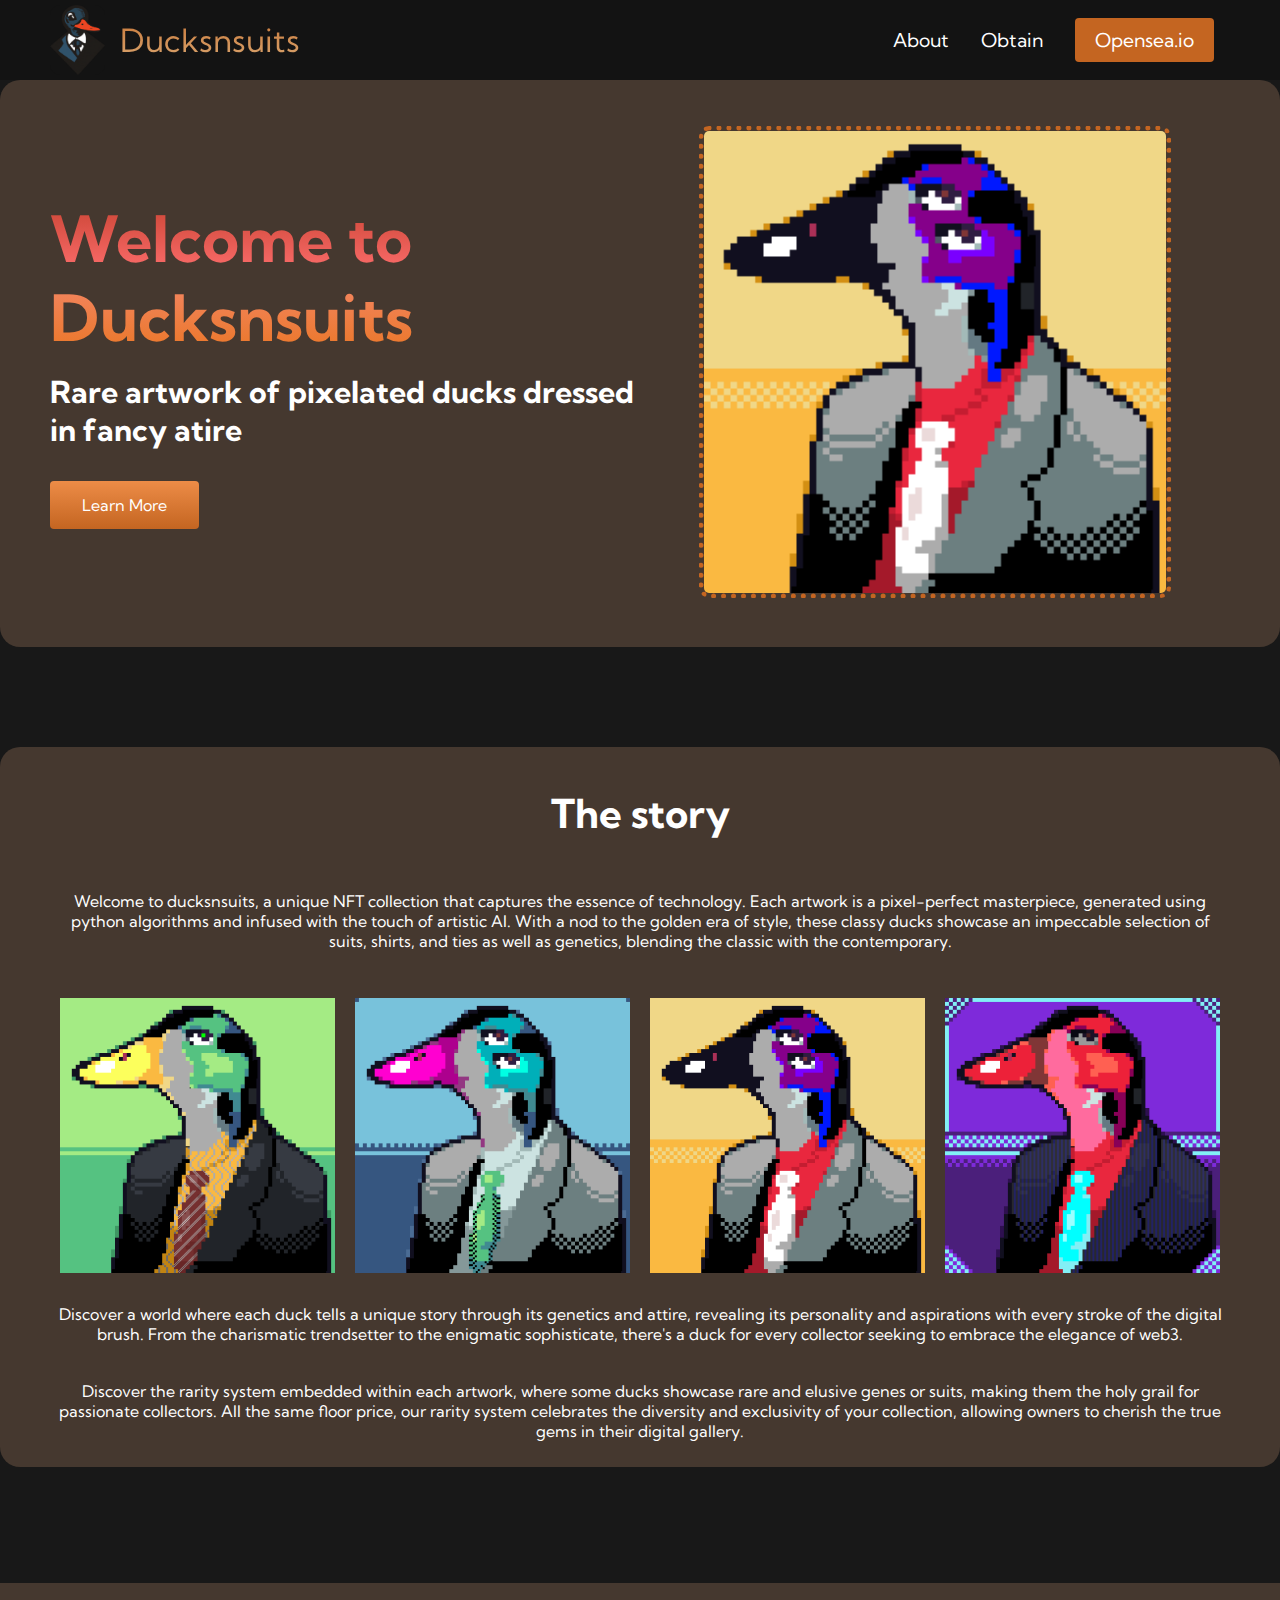
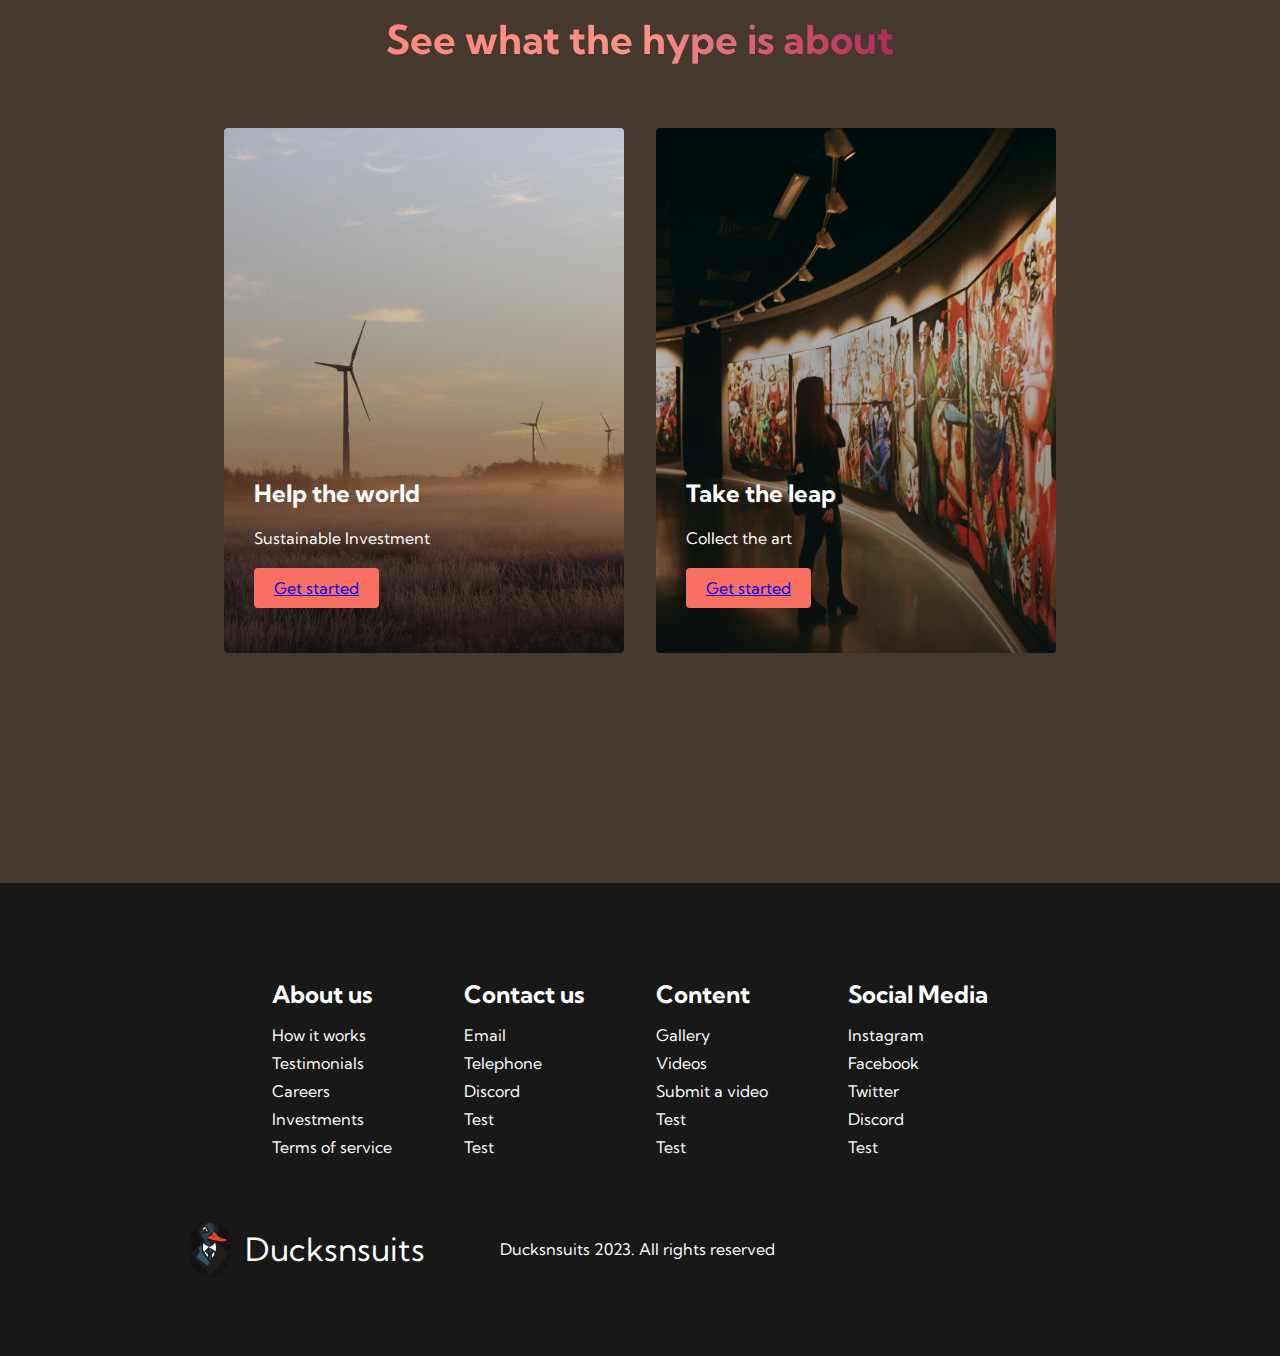
==== commit 33842eeb: "Update index.html" ====
--- a/index.html
+++ b/index.html
@@ -103,13 +103,13 @@
         <div class="services__container">
             <div class="services__card">
                 <h2>Help the world</h2>
-                <p>Sustainable Funding</p>
-                <button>Get started</button>
+                <p>Sustainable Investment</p>
+                <button><a href="/About.html#services__container"> Get started</a></button>
             </div>
             <div class="services__card">
                 <h2>Take the leap</h2>
                 <p>Collect the art</p>
-                <button>Get started</button>
+                <button><a href="/About.html#services__container"> Get started</a></button>
             </div>
         </div>
     </div>
--- a/app.css
+++ b/app.css
@@ -46,7 +46,7 @@
 
 #navbar__logo img{
   float: left;
-  width: 60px;
+  width: 55px;
   height: 70px;
   background: #131313;
   margin-right: 15px;
@@ -146,7 +146,7 @@
     opacity: 1;
     transition: all 0.5s ease;
     z-index: 99;
-    height: 90vh;
+    height: 40vh;
     font-size: 1.6rem;
   }
 
@@ -357,7 +357,7 @@
   }
 
   .Artwork{
-    margin-bottom: 2rem;
+    margin-bottom: 3rem;
     height: 60%;
     width: 60%;
   }
@@ -401,6 +401,7 @@
 
   .Artwork{
     margin-top: 1rem;
+    margin-bottom: 3rem;
   }
   
 }
@@ -443,27 +444,26 @@
 
 .introduction p {
   text-align: center;
-  margin-bottom: 3rem;
-  color: #fff;
-  display: flex;
-  
-
-}
+  margin-bottom: 1rem;
+  color: #fff;
+  display: flex;
+  
+
+}
+
+.img__container::after{
+  content: '';
+  display: table;
+  clear: both;
+
+}
+
+
 
 .ducks{
-  display: flexbox;
-  flex-wrap: wrap;
-  margin: 1rem;
-  height: 22%;
-  width: 22%;
-  border-radius: 4px;
-  position:relative;
-  padding: 5px;
- 
-}
-
-.img__container{
-  text-align: center;
+float: left;
+width: 25%;
+padding: 10px;
 }
 
 
@@ -473,7 +473,7 @@
 
 
 /* Mobile Responsive  */
-@media screen and (max-width: 1195px){
+@media screen and (max-width: 1259px){
   .introduction{
     height: 120vh;
   }
@@ -503,20 +503,20 @@
   }
 
 
-  .img__container{
-    align-items: center;
-  
+  .img__container::after{
+    content: '';
+    display: table;
+    clear: both;
+
   }
 
 
 
   .ducks{
-    margin-top: 1rem;
-    height: 25%;
-    width: 25%;
-    display: flexbox;
-    flex-wrap: wrap;
-
+  float: left;
+  width: 25%;
+  height: 25%;
+  padding: 1px;
   }
 
 }
@@ -630,7 +630,7 @@
   }
 
   .services h1{
-    font-size: 1rem;
+    font-size: 3rem;
   }
 
   .services__card {
